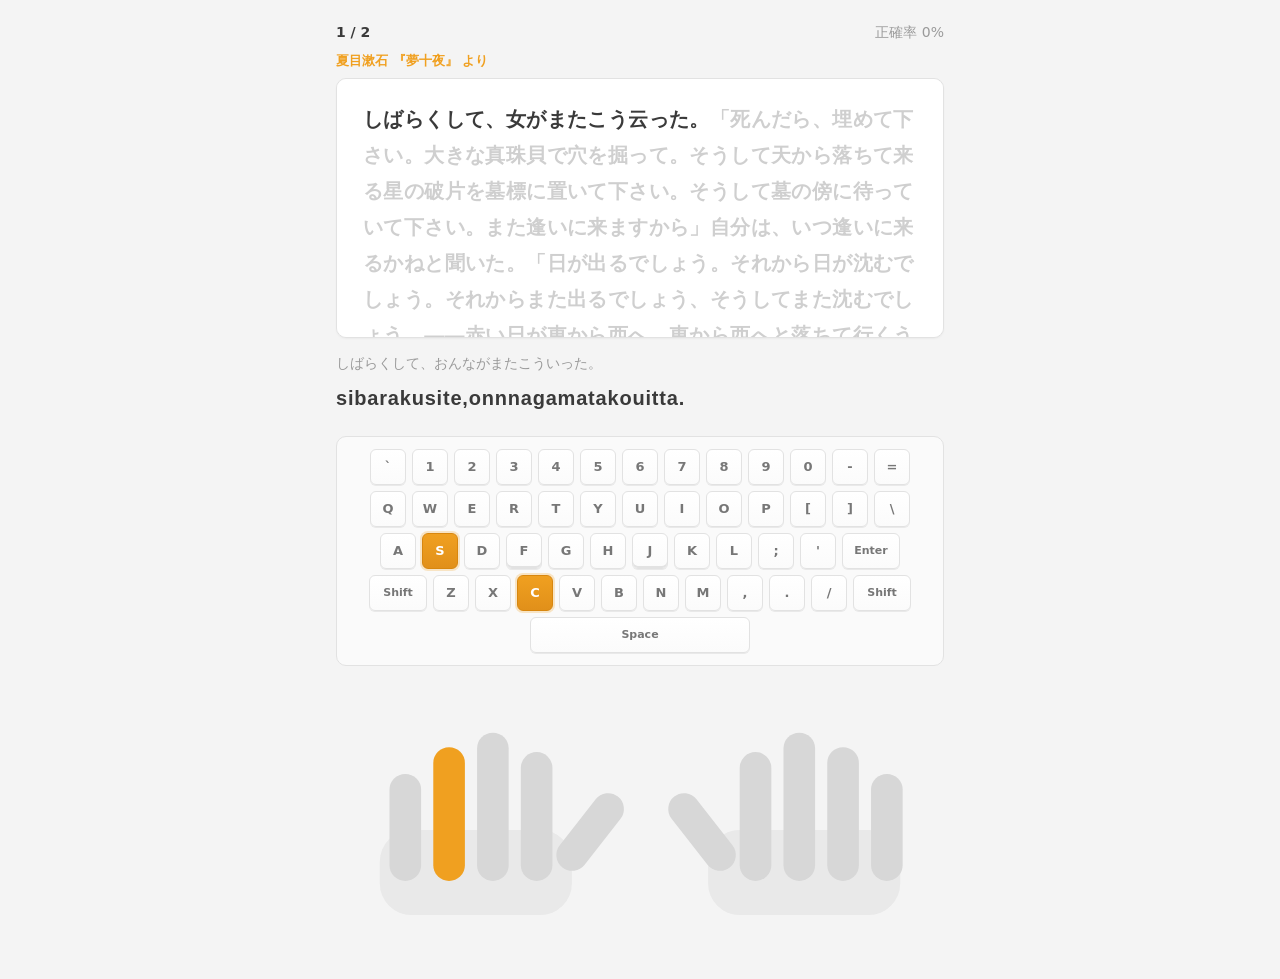
==== japanese/index.html @ a379c7f3 "feat: モード別 URL に分割（/japanese, /program/c-sharp, /program/typescript） スタート画面のモード選択を URL ルーティングに変更し、in" ====
<!DOCTYPE html>
<html lang="ja">
<head>
  <meta charset="UTF-8">
  <meta name="viewport" content="width=device-width, initial-scale=1.0">
  <title>ee-typing — 日本語（長文）</title>
  <link rel="stylesheet" href="/css/styles.css">
</head>
<body data-mode="romaji">
  <!-- ミス時の明転（白フラッシュ）用オーバーレイ -->
  <div id="flash" class="flash-overlay" aria-hidden="true"></div>

  <main class="stage">
    <!-- ===== プレイ画面 ===== -->
    <section id="screen-play" class="screen is-active">
      <div class="play-bar">
        <span id="progress" class="progress">1 / 5</span>
        <span id="live-acc" class="live-acc">正確率 100%</span>
      </div>

      <!-- お題パネル（日本語ローマ字）。出典→本文枠→入力中の文 の3段で分離 -->
      <div id="jp-section">
        <p id="source" class="source"></p>
        <section id="board" class="board" aria-label="本文">
          <p id="display" class="display"></p>
        </section>
        <div class="typing-line" aria-label="入力中の文">
          <p id="reading" class="reading"></p>
          <p id="romaji" class="romaji">
            <span class="typed" id="romaji-typed"></span><span class="rest" id="romaji-rest"></span>
          </p>
        </div>
      </div>

      <!-- コードパネル（プログラミングモード） -->
      <section id="code-section" class="code-wrap" aria-label="コード" hidden>
        <p id="code-title" class="code-title"></p>
        <pre class="code-view"><code class="typed" id="code-typed"></code><code class="cursor" id="code-cursor"></code><code class="rest" id="code-rest"></code></pre>
      </section>

      <!-- キーボード -->
      <section class="keyboard-wrap" aria-label="キーボード">
        <div id="keyboard" class="keyboard"></div>
      </section>

      <!-- 両手 -->
      <section class="hands-wrap" aria-label="両手">
        <div id="hands"></div>
      </section>
    </section>

    <!-- ===== 結果画面 ===== -->
    <section id="screen-result" class="screen">
      <h2 class="result-title">結果</h2>
      <p id="result-lang" class="result-lang"></p>
      <div class="result-rank">
        <span class="rank-label">ランク</span>
        <span id="result-rank" class="rank-value">A</span>
      </div>
      <div class="result-grid">
        <div class="stat"><span class="stat-num" id="result-score">0</span><span class="stat-cap">スコア</span></div>
        <div class="stat"><span class="stat-num" id="result-wpm">0</span><span class="stat-cap">WPM</span></div>
        <div class="stat"><span class="stat-num" id="result-kpm">0</span><span class="stat-cap">KPM</span></div>
        <div class="stat"><span class="stat-num" id="result-acc">0%</span><span class="stat-cap">正確率</span></div>
        <div class="stat"><span class="stat-num" id="result-correct">0</span><span class="stat-cap">正打数</span></div>
        <div class="stat"><span class="stat-num" id="result-miss">0</span><span class="stat-cap">ミス数</span></div>
      </div>
      <div class="weak-wrap">
        <div class="weak-col">
          <h3 class="weak-head">苦手なキー</h3>
          <ul id="weak-keys" class="weak-list"></ul>
        </div>
        <div class="weak-col">
          <h3 class="weak-head">苦手な指</h3>
          <ul id="weak-fingers" class="weak-list"></ul>
        </div>
      </div>
      <button id="btn-retry" class="btn-primary" type="button">もう一度（または Space / Enter）</button>
    </section>
  </main>

  <script type="module" src="/js/main.js"></script>
</body>
</html>
---- css/styles.css ----
:root {
  --orange: #f0a020;
  --orange-soft: #ffd27a;
  --ink: #3a3a3a;
  --ink-soft: #9a9a9a;
  --line: #e2e2e2;
  --key-face: #fbfbfb;
  --key-top: #ffffff;
  --bg: #ffffff;
  --panel: #ffffff;
}

* { box-sizing: border-box; }

html, body {
  margin: 0;
  height: 100%;
  background: #f4f4f4;
  font-family: "Hiragino Kaku Gothic ProN", "Yu Gothic", Meiryo, system-ui, sans-serif;
  color: var(--ink);
}

.stage {
  max-width: 640px;
  margin: 0 auto;
  padding: 24px 16px 40px;
}

/* ===== お題パネル ===== */
.board {
  background: var(--panel);
  border: 1px solid var(--line);
  border-radius: 10px;
  padding: 22px 26px;
  box-shadow: 0 1px 2px rgba(0, 0, 0, 0.04);
  max-height: 260px; /* 本文は約6行まで。超過分はパネル内スクロール（現在文へ自動追従） */
  overflow-y: auto;
}
.source {
  margin: 0 0 8px;
  font-size: 13px;
  font-weight: 600;
  color: var(--orange);
}
.display {
  margin: 0;
  font-size: 20px;
  font-weight: 600;
  letter-spacing: 0.02em;
  line-height: 1.8;
}
.display .s-cur { color: var(--ink); }   /* 今タイプしている文（黒） */
.display .s-dim { color: #cfcfcf; }      /* それ以外の文（淡いグレー） */
/* 入力中の文（本文枠の下）。長い1文でもキーボードが収まるよう高さ上限＋スクロール */
.typing-line {
  margin-top: 14px;
  max-height: 30vh;
  overflow-y: auto;
}
.reading {
  margin: 0;
  font-size: 14px;
  color: var(--ink-soft);
  line-height: 1.7;
  word-break: break-all; /* かなも文字単位で折り返す */
}
.romaji {
  margin: 6px 0 0;
  font-size: 20px;
  font-weight: 700;
  letter-spacing: 0.04em;
  font-family: "Arial", "Helvetica Neue", sans-serif;
  line-height: 1.6;
  word-break: break-all; /* 英単語ではないので、入りきらなくなった文字で折り返す */
}
.romaji .typed { color: var(--orange); }
.romaji .rest  { color: var(--ink); }
/* 次に打つ1文字を強調（任意のアクセント） */
.romaji .cursor {
  color: var(--orange);
  border-bottom: 3px solid var(--orange);
}

/* ===== キーボード ===== */
.keyboard-wrap { margin-top: 22px; }
.keyboard {
  background: #fafafa;
  border: 1px solid var(--line);
  border-radius: 10px;
  padding: 12px 10px;
}
.kb-row {
  display: flex;
  justify-content: center;
  gap: 6px;
  margin-bottom: 6px;
}
.kb-row:last-child { margin-bottom: 0; }
/* 段ごとに少しずらして実キーボードっぽく */
.kb-row:nth-child(2) { padding-left: 16px; }
.kb-row:nth-child(3) { padding-left: 26px; }
.kb-row:nth-child(4) { padding-left: 40px; }

.kb-key {
  width: 36px;
  height: 36px;
  display: flex;
  align-items: center;
  justify-content: center;
  font-size: 13px;
  font-weight: 600;
  color: #777;
  background: linear-gradient(#ffffff, var(--key-face));
  border: 1px solid var(--line);
  border-radius: 6px;
  box-shadow: 0 1px 0 #e9e9e9;
  user-select: none;
}
.kb-key.is-home { box-shadow: 0 1px 0 #e9e9e9, inset 0 -2px 0 var(--line); }
.kb-key.is-home::after {
  content: "";
  position: relative;
  /* ホームポジションの突起 */
}
/* 次に打つキー */
.kb-key.is-next {
  background: linear-gradient(var(--orange), #e1901a);
  color: #fff;
  border-color: #d8870f;
  box-shadow: 0 0 0 2px rgba(240, 160, 32, 0.25);
}

/* US 配列: 段ごとのズレは無効化し、幅広キーで自然に揃える */
.keyboard.is-us .kb-row { padding-left: 0; }
/* 2段ラベルのキー（上=シフト記号 / 下=非シフト文字） */
.kb-key.has-shift {
  flex-direction: column;
  gap: 1px;
  font-size: 11px;
  line-height: 1.05;
}
.kb-key .kb-shift { color: #aaa; }
.kb-key .kb-base { color: #777; }
.kb-key.is-next .kb-shift,
.kb-key.is-next .kb-base { color: #fff; }
/* 幅広キー（Shift / Enter / Space） */
.kb-key.is-wide {
  width: auto;
  min-width: 58px;
  padding: 0 10px;
  font-size: 11px;
}
.keyboard.is-us .kb-row:last-child .kb-key.is-wide { min-width: 220px; }

/* ===== コードパネル（プログラミングモード） ===== */
.code-wrap {
  background: #fbfbfb;
  border: 1px solid var(--line);
  border-radius: 10px;
  padding: 14px 18px;
  box-shadow: 0 1px 2px rgba(0, 0, 0, 0.04);
}
.code-title {
  margin: 0 0 8px;
  font-size: 13px;
  color: var(--ink-soft);
}
.code-view {
  margin: 0;
  max-height: 320px;
  overflow: auto;
  font-family: "SFMono-Regular", Consolas, "Liberation Mono", Menlo, monospace;
  font-size: 15px;
  line-height: 1.6;
  white-space: pre;
  tab-size: 4;
}
.code-view .typed { color: #bdbdbd; }
.code-view .rest { color: var(--ink); }
.code-view .cursor {
  background: var(--orange);
  color: #fff;
  border-radius: 2px;
}

/* ===== 両手 ===== */
.hands-wrap { margin-top: 18px; }
.hands-svg { width: 100%; height: auto; display: block; }
.hands-svg .palm {
  fill: #e9e9e9;
}
.hands-svg .finger {
  fill: #d7d7d7;
  transition: fill 0.08s ease;
}
.hands-svg .finger.is-active {
  fill: var(--orange);
}

/* ===== 画面切り替え ===== */
.screen { display: none; }
.screen.is-active { display: block; }

/* ===== 共通ボタン ===== */
.btn-primary {
  display: block;
  margin: 28px auto 0;
  font-size: 16px;
  font-weight: 600;
  padding: 12px 28px;
  border-radius: 10px;
  border: 1px solid #d8870f;
  background: linear-gradient(var(--orange), #e1901a);
  color: #fff;
  cursor: pointer;
  box-shadow: 0 2px 4px rgba(240, 160, 32, 0.3);
}
.btn-primary:hover { filter: brightness(1.05); }
.btn-primary:active { transform: translateY(1px); }

/* ===== スタート画面 ===== */
.start-title {
  margin: 8px 0 4px;
  font-size: 30px;
  font-weight: 700;
  text-align: center;
  color: var(--ink);
}
.start-lead {
  margin: 0 0 20px;
  text-align: center;
  color: var(--ink-soft);
}
.start-notes {
  max-width: 460px;
  margin: 0 auto;
  padding: 16px 20px 16px 36px;
  background: #fffaf0;
  border: 1px solid var(--orange-soft);
  border-radius: 10px;
  color: var(--ink);
  font-size: 14px;
  line-height: 1.9;
}
.start-notes code {
  background: #fff;
  border: 1px solid var(--line);
  border-radius: 4px;
  padding: 0 5px;
  font-size: 13px;
}

/* ===== スタート画面: モード選択 ===== */
.mode-select {
  display: flex;
  flex-wrap: wrap;
  justify-content: center;
  gap: 12px;
  margin: 0 auto 24px;
}
.btn-mode {
  display: inline-block;
  font-size: 16px;
  font-weight: 600;
  padding: 12px 22px;
  border-radius: 10px;
  border: 1px solid #d8870f;
  background: linear-gradient(var(--orange), #e1901a);
  color: #fff;
  text-decoration: none;
  cursor: pointer;
  box-shadow: 0 2px 4px rgba(240, 160, 32, 0.3);
}
.btn-mode:hover { filter: brightness(1.05); }
.btn-mode:active { transform: translateY(1px); }

/* ===== 結果画面: 言語ラベル ===== */
.result-lang {
  margin: 0 0 10px;
  text-align: center;
  font-size: 14px;
  font-weight: 600;
  color: var(--ink-soft);
}

/* ===== プレイ画面の上部バー ===== */
.play-bar {
  display: flex;
  justify-content: space-between;
  align-items: baseline;
  margin-bottom: 10px;
  font-size: 14px;
  color: var(--ink-soft);
}
.progress { font-weight: 600; color: var(--ink); }

/* ===== 結果画面 ===== */
.result-title {
  margin: 4px 0 16px;
  text-align: center;
  font-size: 24px;
}
.result-rank {
  text-align: center;
  margin-bottom: 18px;
}
.rank-label {
  display: block;
  font-size: 13px;
  color: var(--ink-soft);
}
.rank-value {
  display: inline-block;
  font-size: 72px;
  font-weight: 800;
  line-height: 1.1;
  color: var(--orange);
}
.result-grid {
  display: grid;
  grid-template-columns: repeat(3, 1fr);
  gap: 10px;
  margin-bottom: 22px;
}
.stat {
  background: #fafafa;
  border: 1px solid var(--line);
  border-radius: 10px;
  padding: 14px 8px;
  text-align: center;
}
.stat-num {
  display: block;
  font-size: 26px;
  font-weight: 700;
  color: var(--ink);
}
.stat-cap {
  display: block;
  margin-top: 2px;
  font-size: 12px;
  color: var(--ink-soft);
}
.weak-wrap {
  display: grid;
  grid-template-columns: 1fr 1fr;
  gap: 16px;
}
.weak-head {
  margin: 0 0 8px;
  font-size: 14px;
  color: var(--ink);
}
.weak-list {
  list-style: none;
  margin: 0;
  padding: 0;
}
.weak-list li {
  display: flex;
  justify-content: space-between;
  padding: 6px 10px;
  border-bottom: 1px solid var(--line);
  font-size: 14px;
}
.weak-name { font-weight: 600; }
.weak-count { color: var(--orange); font-weight: 600; }
.weak-none { color: var(--ink-soft); justify-content: flex-start; }

/* ===== ミス時の明転（白フラッシュ） ===== */
.flash-overlay {
  position: fixed;
  inset: 0;
  background: #fff;
  opacity: 0;
  pointer-events: none;
  z-index: 9999;
}
.flash-overlay.flash {
  animation: flash-anim 140ms ease-out;
}
@keyframes flash-anim {
  0%   { opacity: 0; }
  35%  { opacity: 0.85; }
  100% { opacity: 0; }
}
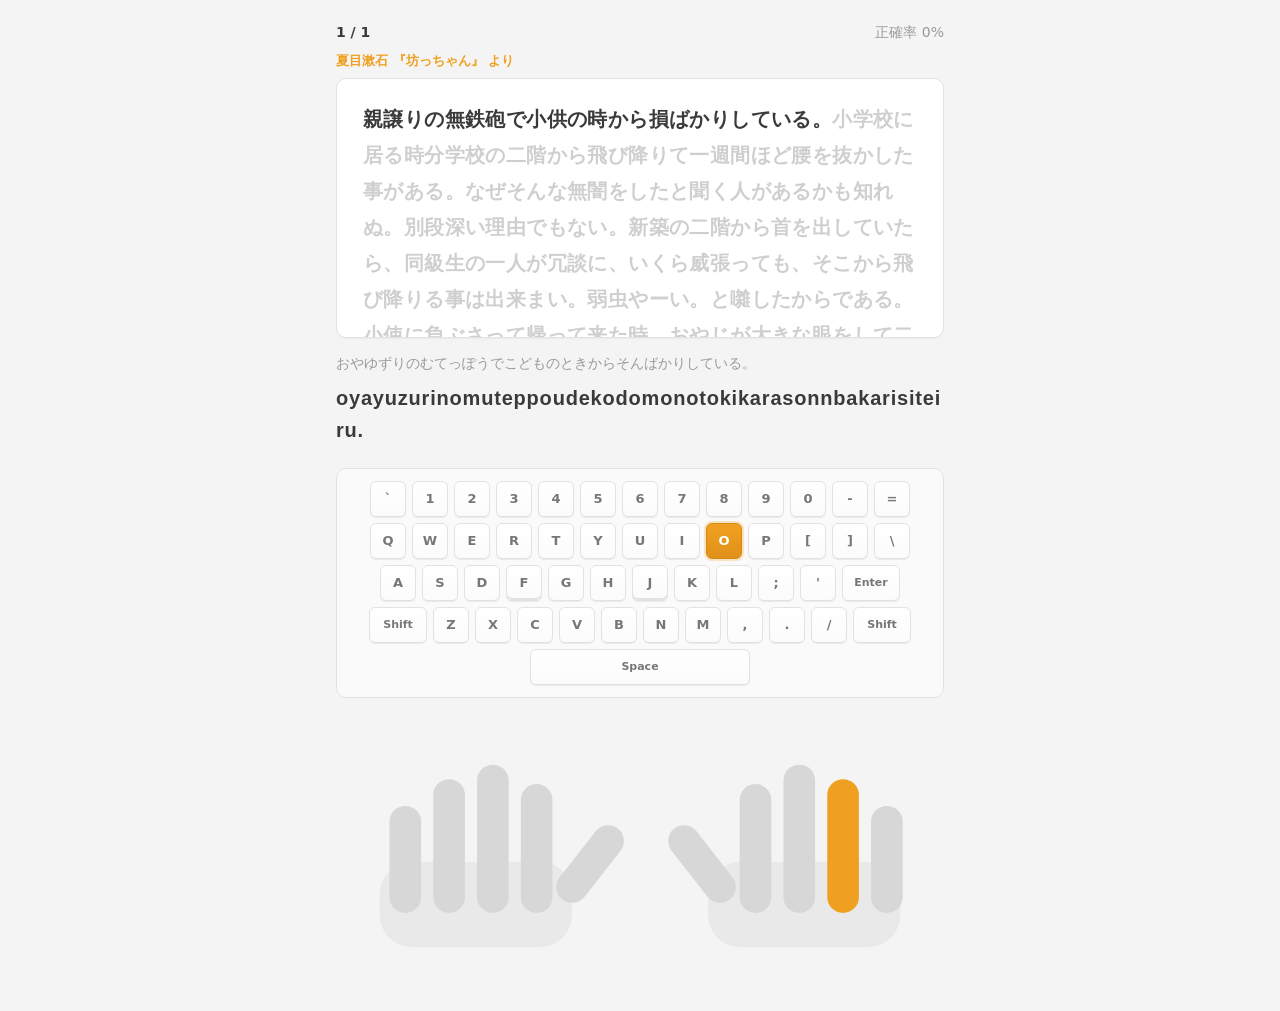
==== commit 541a7734: "fix: GitHub Pages 用に絶対パスを相対パスへ修正 プロジェクトサイトは /<repo>/ 配下で配信されるため、/css/styles.css や /js/main.js といったルー" ====
--- a/japanese/index.html
+++ b/japanese/index.html
@@ -4,7 +4,7 @@
   <meta charset="UTF-8">
   <meta name="viewport" content="width=device-width, initial-scale=1.0">
   <title>ee-typing — 日本語（長文）</title>
-  <link rel="stylesheet" href="/css/styles.css">
+  <link rel="stylesheet" href="../css/styles.css">
 </head>
 <body data-mode="romaji">
   <!-- ミス時の明転（白フラッシュ）用オーバーレイ -->
@@ -79,6 +79,6 @@
     </section>
   </main>
 
-  <script type="module" src="/js/main.js"></script>
+  <script type="module" src="../js/main.js"></script>
 </body>
 </html>
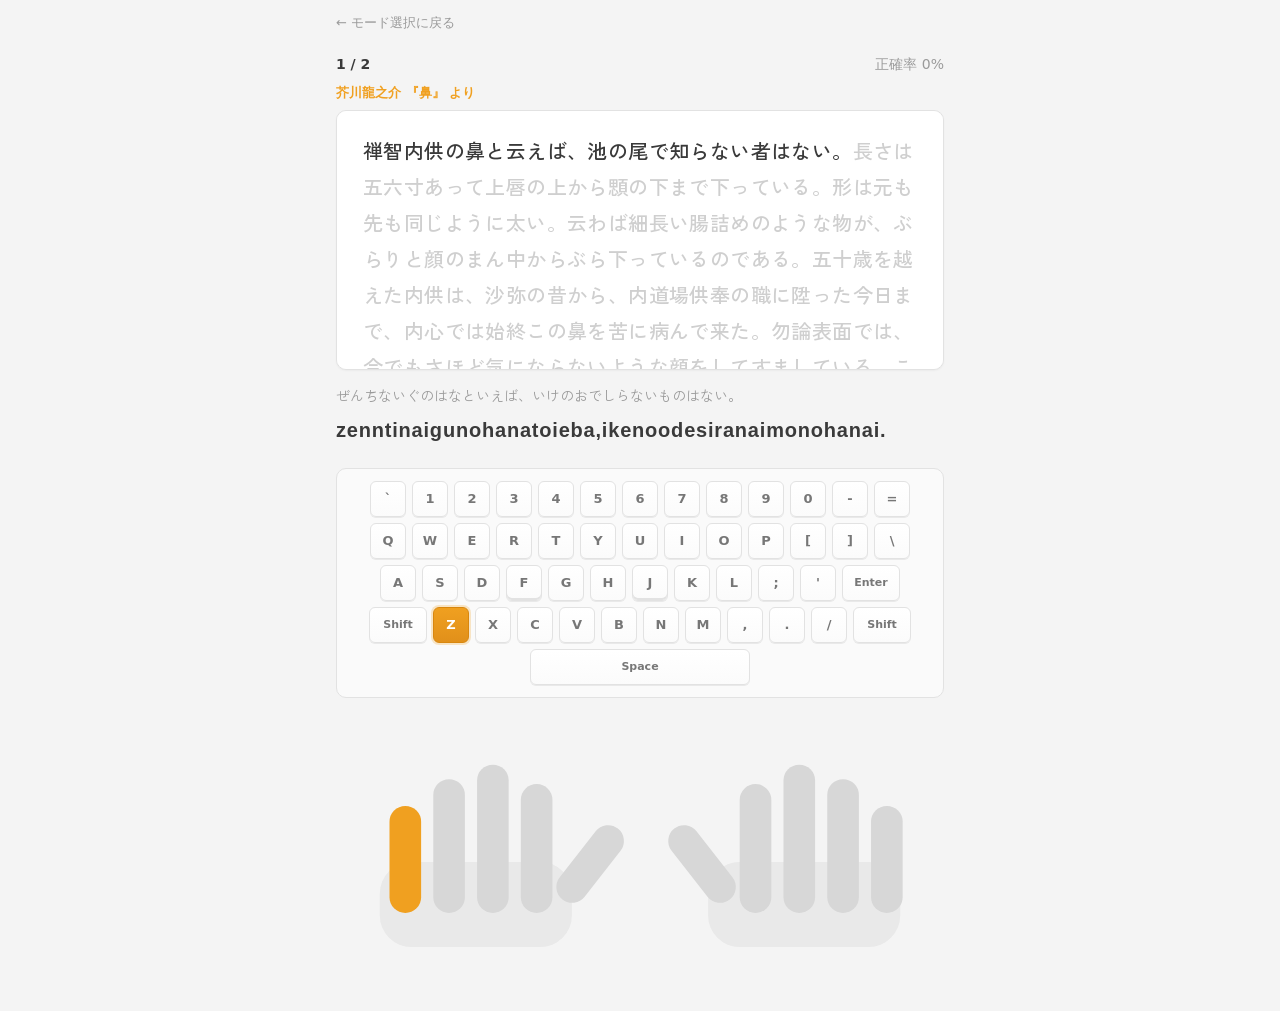
==== commit 5f5f3a62: "feat: 問題文のフォント変更と、モード選択へ戻るヘッダーを追加 - 日本語の本文・読みを Zen Kaku Gothic New（本文は太さ 500） - コードを Source Code Pro" ====
--- a/japanese/index.html
+++ b/japanese/index.html
@@ -4,11 +4,18 @@
   <meta charset="UTF-8">
   <meta name="viewport" content="width=device-width, initial-scale=1.0">
   <title>ee-typing — 日本語（長文）</title>
+  <link rel="preconnect" href="https://fonts.googleapis.com">
+  <link rel="preconnect" href="https://fonts.gstatic.com" crossorigin>
+  <link rel="stylesheet" href="https://fonts.googleapis.com/css2?family=Zen+Kaku+Gothic+New:wght@400;500;700&display=swap">
   <link rel="stylesheet" href="../css/styles.css">
 </head>
 <body data-mode="romaji">
   <!-- ミス時の明転（白フラッシュ）用オーバーレイ -->
   <div id="flash" class="flash-overlay" aria-hidden="true"></div>
+
+  <header class="site-header">
+    <a class="site-home" href="../">← モード選択に戻る</a>
+  </header>
 
   <main class="stage">
     <!-- ===== プレイ画面 ===== -->
--- a/css/styles.css
+++ b/css/styles.css
@@ -20,6 +20,24 @@
   color: var(--ink);
 }
 
+/* 日本語モードの問題文（本文と読み） */
+.display,
+.reading {
+  font-family: "Zen Kaku Gothic New", "Hiragino Kaku Gothic ProN", "Yu Gothic", Meiryo, sans-serif;
+}
+
+.site-header {
+  max-width: 640px;
+  margin: 0 auto;
+  padding: 12px 16px 0;
+}
+.site-home {
+  font-size: 13px;
+  color: var(--ink-soft);
+  text-decoration: none;
+}
+.site-home:hover { color: var(--orange); }
+
 .stage {
   max-width: 640px;
   margin: 0 auto;
@@ -45,7 +63,7 @@
 .display {
   margin: 0;
   font-size: 20px;
-  font-weight: 600;
+  font-weight: 500;
   letter-spacing: 0.02em;
   line-height: 1.8;
 }
@@ -169,12 +187,13 @@
   margin: 0;
   max-height: 320px;
   overflow: auto;
-  font-family: "SFMono-Regular", Consolas, "Liberation Mono", Menlo, monospace;
-  font-size: 15px;
+  font-family: "Source Code Pro", "SFMono-Regular", Consolas, "Liberation Mono", Menlo, monospace;
+  font-size: 16px;
   line-height: 1.6;
   white-space: pre;
   tab-size: 4;
 }
+.code-view code { font-family: inherit; } /* UA の code { font-family: monospace } を打ち消す */
 .code-view .typed { color: #bdbdbd; }
 .code-view .rest { color: var(--ink); }
 .code-view .cursor {
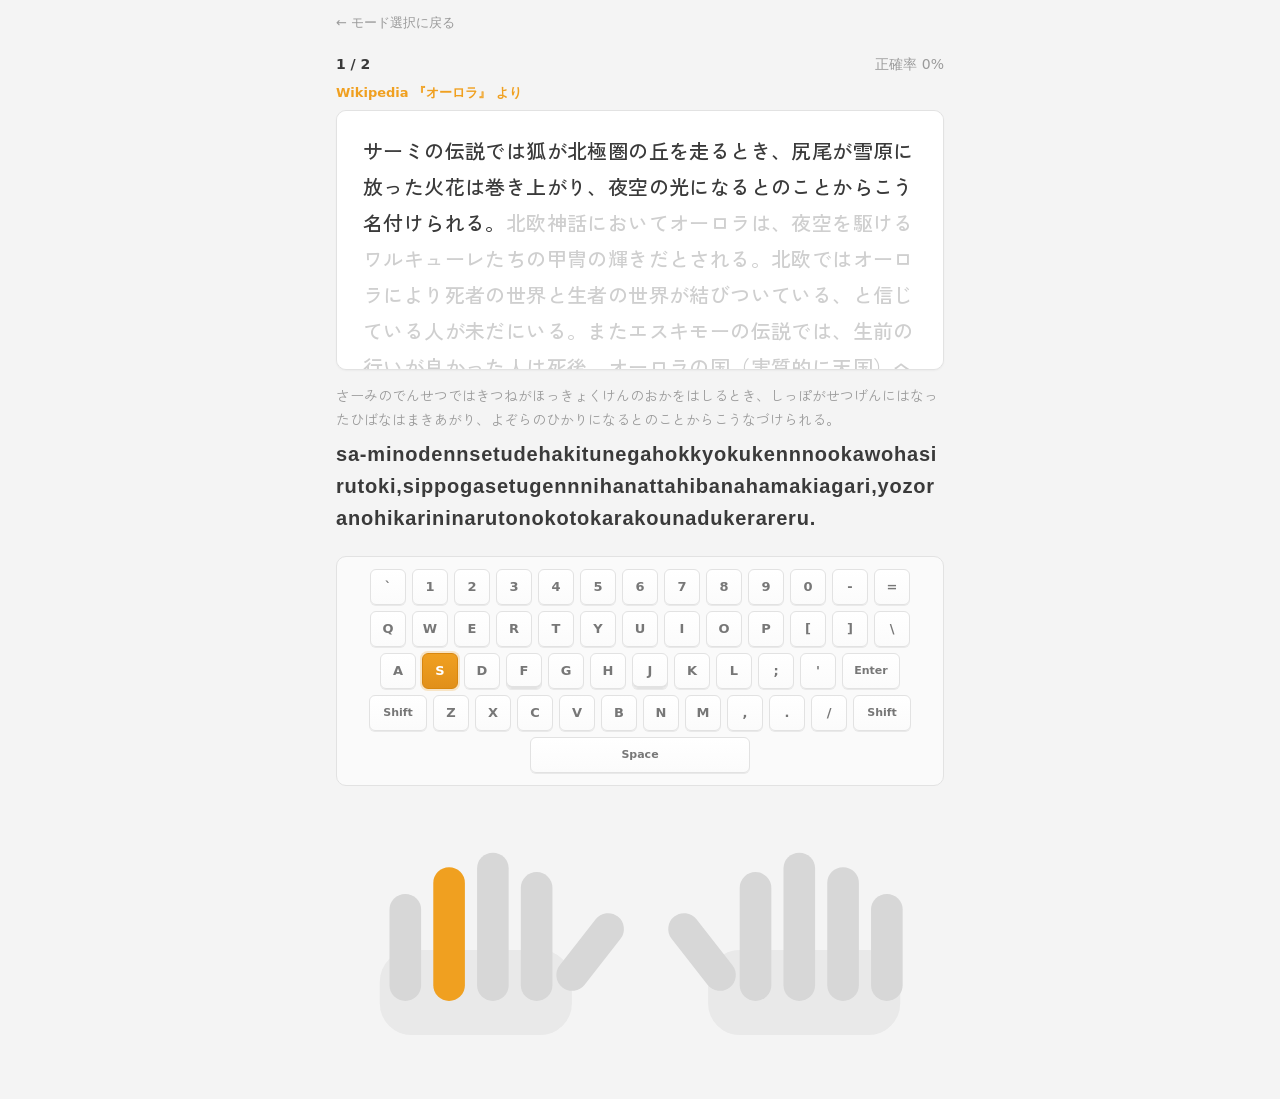
==== commit ff16e38f: "feat: 結果画面にランクの理由と、苦手なキーの担当指を表示 - ランクの下に、スコアの計算式と「ミスと速さのどちらで点が伸びなかったか」を 2 行で出す。   速さは 1 秒あたりの打数で示す -" ====
--- a/japanese/index.html
+++ b/japanese/index.html
@@ -64,6 +64,7 @@
         <span class="rank-label">ランク</span>
         <span id="result-rank" class="rank-value">A</span>
       </div>
+      <div id="result-reason" class="result-reason"></div>
       <div class="result-grid">
         <div class="stat"><span class="stat-num" id="result-score">0</span><span class="stat-cap">スコア</span></div>
         <div class="stat"><span class="stat-num" id="result-wpm">0</span><span class="stat-cap">WPM</span></div>
--- a/css/styles.css
+++ b/css/styles.css
@@ -335,6 +335,15 @@
   line-height: 1.1;
   color: var(--orange);
 }
+.result-reason {
+  margin: -8px 0 18px;
+  text-align: center;
+  font-size: 13px;
+  line-height: 1.6;
+  color: var(--ink);
+}
+.result-reason p { margin: 0; }
+.result-reason p:first-child { color: var(--ink-soft); }
 .result-grid {
   display: grid;
   grid-template-columns: repeat(3, 1fr);
@@ -383,6 +392,17 @@
   font-size: 14px;
 }
 .weak-name { font-weight: 600; }
+.weak-finger {
+  display: inline-block;
+  margin-left: 6px;
+  padding: 0 6px;
+  border: 1px solid var(--line);
+  border-radius: 4px;
+  font-size: 12px;
+  font-weight: 400;
+  line-height: 1.5;
+  color: var(--ink-soft);
+}
 .weak-count { color: var(--orange); font-weight: 600; }
 .weak-none { color: var(--ink-soft); justify-content: flex-start; }
 
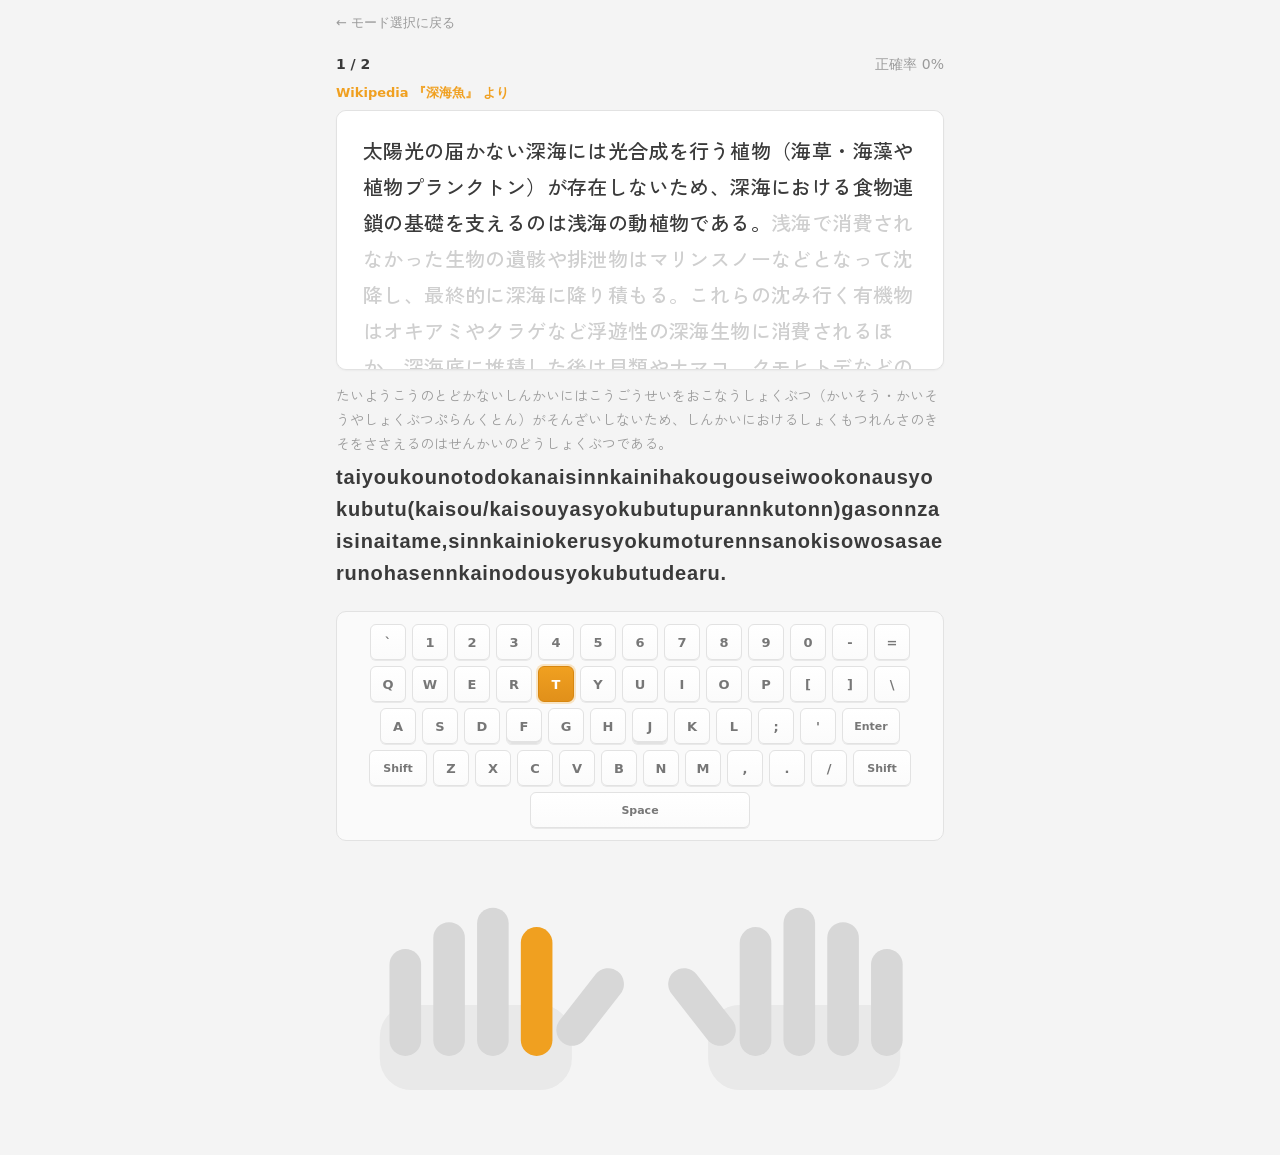
==== commit 71669321: "feat: 結果を保存し、推移グラフとキーごとの上達・悪化を表示 - 1 セットごとの結果を localStorage に保存する。日本語と、コードの言語ごとに分ける。   スコアは保存せず、正打数・" ====
--- a/japanese/index.html
+++ b/japanese/index.html
@@ -73,15 +73,36 @@
         <div class="stat"><span class="stat-num" id="result-correct">0</span><span class="stat-cap">正打数</span></div>
         <div class="stat"><span class="stat-num" id="result-miss">0</span><span class="stat-cap">ミス数</span></div>
       </div>
+      <section id="history" class="history" aria-label="これまでの推移" hidden>
+        <div class="history-head">
+          <h3 class="history-title">これまでの推移</h3>
+          <span id="history-note" class="history-note"></span>
+        </div>
+        <div id="history-grid" class="history-grid"></div>
+      </section>
+      <div id="key-better" class="key-note is-better" hidden>
+        <p class="key-note-head">上達しているキー</p>
+        <ul class="key-note-list"></ul>
+        <p class="key-note-desc">直近 5 回より前に苦手なキー上位 5 に入っていたキーについて、それまでのミス率と直近 5 回のミス率を比べています。半分以下で「克服」、8 割以下で「下がっています」。</p>
+      </div>
+      <div id="key-worse" class="key-note is-worse" hidden>
+        <p class="key-note-head">苦手になってきているキー</p>
+        <ul class="key-note-list"></ul>
+        <p class="key-note-desc">それまでのミス率と直近 5 回のミス率を比べ、1.5 倍以上で、直近のミス率が 3% 以上のキー。</p>
+      </div>
       <div class="weak-wrap">
         <div class="weak-col">
-          <h3 class="weak-head">苦手なキー</h3>
+          <h3 class="weak-head">今回の苦手なキー</h3>
           <ul id="weak-keys" class="weak-list"></ul>
         </div>
         <div class="weak-col">
-          <h3 class="weak-head">苦手な指</h3>
-          <ul id="weak-fingers" class="weak-list"></ul>
+          <h3 class="weak-head">累計の苦手なキー <span class="weak-sub">ミス率</span></h3>
+          <ul id="cum-keys" class="weak-list"></ul>
         </div>
+      </div>
+      <div class="finger-row">
+        <h3 class="weak-head">今回の苦手な指</h3>
+        <ul id="weak-fingers" class="finger-list"></ul>
       </div>
       <button id="btn-retry" class="btn-primary" type="button">もう一度（または Space / Enter）</button>
     </section>
--- a/css/styles.css
+++ b/css/styles.css
@@ -8,6 +8,12 @@
   --key-top: #ffffff;
   --bg: #ffffff;
   --panel: #ffffff;
+  --good: #1f6b35;
+  --good-soft: #f2faf4;
+  --good-line: #b7dfc0;
+  --warn: #8a5a00;
+  --warn-soft: #fff8ea;
+  --warn-line: #ecd09a;
 }
 
 * { box-sizing: border-box; }
@@ -403,6 +409,104 @@
   line-height: 1.5;
   color: var(--ink-soft);
 }
+
+/* ===== 結果画面: これまでの推移 ===== */
+.history { margin: 0 0 22px; }
+.history-head {
+  display: flex;
+  justify-content: space-between;
+  align-items: baseline;
+  margin: 0 0 8px;
+}
+.history-title { margin: 0; font-size: 14px; color: var(--ink); }
+.history-note { font-size: 12px; color: var(--ink-soft); }
+.history-grid {
+  display: grid;
+  grid-template-columns: repeat(3, 1fr);
+  gap: 10px;
+}
+.chart {
+  position: relative;
+  border: 1px solid var(--line);
+  border-radius: 10px;
+  padding: 10px 12px 6px;
+}
+.chart-head {
+  display: flex;
+  flex-wrap: wrap;
+  gap: 0 6px;
+  justify-content: space-between;
+  align-items: baseline;
+  font-size: 12px;
+  color: var(--ink-soft);
+}
+.chart-now { font-size: 16px; font-weight: 700; color: var(--ink); }
+.chart-delta { margin-left: 6px; font-size: 12px; font-weight: 600; color: var(--ink-soft); }
+.chart svg { display: block; width: 100%; height: auto; overflow: visible; }
+.chart .grid { stroke: var(--line); stroke-width: 1; }
+.chart .axis-text { font-size: 10px; fill: var(--ink-soft); }
+.chart .line { fill: none; stroke: var(--orange); stroke-width: 2; stroke-linejoin: round; stroke-linecap: round; }
+.chart .area { fill: var(--orange); opacity: 0.1; }
+.chart .now-dot,
+.chart .hover-dot { fill: var(--orange); stroke: #fff; stroke-width: 2; }
+.chart .hover-line { stroke: var(--ink-soft); stroke-width: 1; }
+.tip {
+  position: absolute;
+  z-index: 1;
+  pointer-events: none;
+  padding: 4px 8px;
+  border: 1px solid var(--line);
+  border-radius: 6px;
+  background: #fff;
+  box-shadow: 0 2px 6px rgba(0, 0, 0, 0.08);
+  font-size: 12px;
+  white-space: nowrap;
+  color: var(--ink);
+  transform: translate(-50%, -100%);
+}
+.tip-sub { color: var(--ink-soft); }
+@media (max-width: 520px) {
+  .history-grid { grid-template-columns: 1fr; }
+}
+
+/* ===== 結果画面: 上達・悪化しているキー ===== */
+.key-note {
+  margin: 0 0 16px;
+  padding: 10px 14px;
+  border: 1px solid var(--good-line);
+  border-radius: 10px;
+  background: var(--good-soft);
+}
+.key-note.is-worse { border-color: var(--warn-line); background: var(--warn-soft); }
+.key-note-head { margin: 0 0 4px; font-size: 14px; font-weight: 700; color: var(--good); }
+.key-note-icon { flex: none; width: 1.2em; font-weight: 700; color: var(--good); }
+.key-note.is-worse .key-note-head,
+.key-note.is-worse .key-note-icon { color: var(--warn); }
+.key-note-list { list-style: none; margin: 0; padding: 0; }
+.key-note-list li {
+  display: flex;
+  gap: 4px;
+  padding: 3px 0;
+  font-size: 14px;
+  line-height: 1.6;
+}
+.key-note-desc { margin: 4px 0 0; font-size: 11px; color: var(--ink-soft); }
+
+/* ===== 結果画面: 累計の苦手なキー・今回の苦手な指 ===== */
+.weak-sub { font-size: 11px; font-weight: 400; color: var(--ink-soft); }
+.cum { display: flex; flex-direction: column; align-items: flex-end; line-height: 1.3; }
+.cum-trend { font-size: 11px; color: var(--ink-soft); }
+.finger-row { margin: 14px 0 22px; }
+.finger-list {
+  display: flex;
+  flex-wrap: wrap;
+  gap: 6px 18px;
+  list-style: none;
+  margin: 0;
+  padding: 0;
+  font-size: 14px;
+}
+.finger-list li { display: flex; gap: 6px; }
 .weak-count { color: var(--orange); font-weight: 600; }
 .weak-none { color: var(--ink-soft); justify-content: flex-start; }
 
